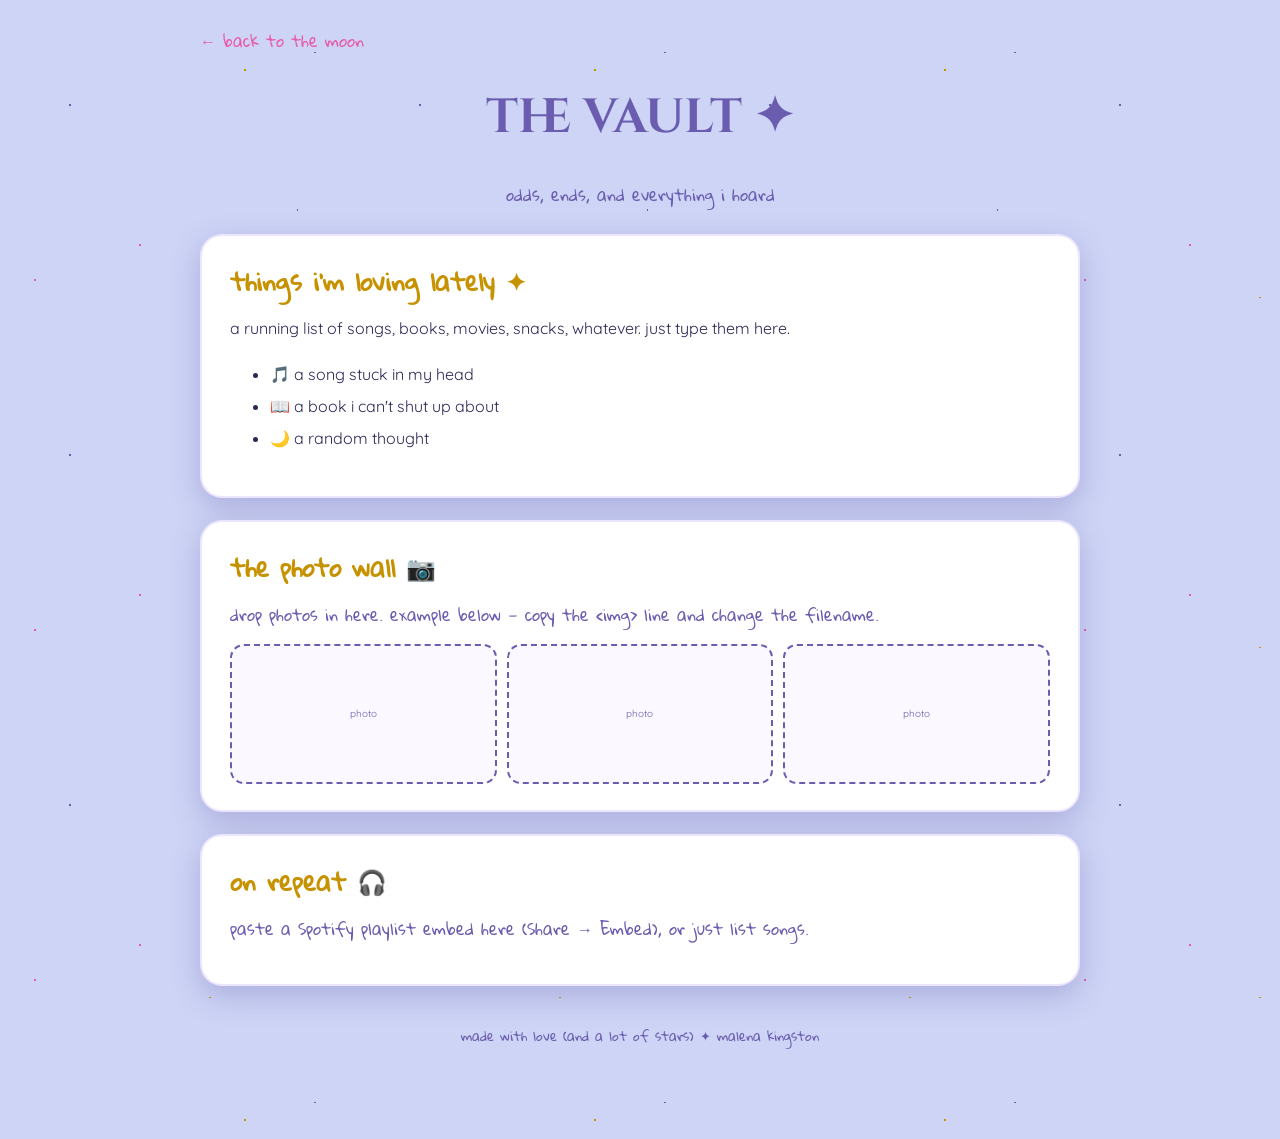
==== archive.html @ 2f053a23 "Add files via upload" ====
<!DOCTYPE html>
<html lang="en">
<head>
  <meta charset="UTF-8" />
  <meta name="viewport" content="width=device-width, initial-scale=1" />
  <title>malena kingston ✦ the vault</title>
  <link rel="preconnect" href="https://fonts.googleapis.com" />
  <link rel="preconnect" href="https://fonts.gstatic.com" crossorigin />
  <link href="https://fonts.googleapis.com/css2?family=Pacifico&family=Gloria+Hallelujah&family=Quicksand:wght@400;500;700&family=Cinzel+Decorative:wght@700&display=swap" rel="stylesheet" />
  <link rel="stylesheet" href="style.css" />
</head>
<body>
  <div class="wrap">
    <a class="home-link" href="index.html">← back to the moon</a>
    <h1 class="page-title">the vault ✦</h1>
    <p class="tagline">odds, ends, and everything i hoard</p>

    <!-- ===== ONE BIG PAGE OF ASSORTED STUFF =====
         Drop whatever you want in here — photos, links, lists, little notes.
         Copy a .card block to add another chunk. Mix and match freely. -->

    <div class="card">
      <h2>things i'm loving lately ✦</h2>
      <p>a running list of songs, books, movies, snacks, whatever. just type them here.</p>
      <ul style="line-height:2;">
        <li>🎵 a song stuck in my head</li>
        <li>📖 a book i can't shut up about</li>
        <li>🌙 a random thought</li>
      </ul>
    </div>

    <div class="card">
      <h2>the photo wall 📷</h2>
      <p style="color:var(--lilac); font-family:'Gloria Hallelujah',cursive;">
        drop photos in here. example below — copy the &lt;img&gt; line and change the filename.
      </p>
      <!-- To add a photo: save it in the images folder, then:
           <img src="images/my-photo.jpg" alt="" style="width:100%;border-radius:14px;margin:6px 0;"> -->
      <div class="photo-grid">
        <span class="ph" style="width:100%;height:140px;border-radius:14px;">photo</span>
        <span class="ph" style="width:100%;height:140px;border-radius:14px;">photo</span>
        <span class="ph" style="width:100%;height:140px;border-radius:14px;">photo</span>
      </div>
    </div>

    <div class="card">
      <h2>on repeat 🎧</h2>
      <p style="color:var(--lilac); font-family:'Gloria Hallelujah',cursive;">
        paste a Spotify playlist embed here (Share → Embed), or just list songs.
      </p>
    </div>

    <p class="footer">made with love (and a lot of stars) ✦ malena kingston</p>
  </div>
</body>
</html>
---- style.css ----
/* =========================================================
   malena kingston — shared styles
   whimsical / moons + stars + unicorns
   ========================================================= */

/* ---- fonts ----
   Using free Google Fonts. The actual <link> is in each HTML file's <head>.
   Display: "Gloria Hallelujah" (handwritten, cute)
   Accent:  "Pacifico" (loopy, for the logo/name)
   Body:    "Quicksand" (soft rounded, very readable)
*/

:root {
  /* ---- palette (change these hex codes to recolor the whole site) ----
     LIGHT INDIGO theme: soft lavender-indigo background, dark ink text. */
  --night:    #cdd4f5;   /* light periwinkle-blue (main background) */
  --night-2:  #ffffff;   /* white cards/panels for gentle contrast */
  --lilac:    #6a5db0;   /* muted indigo-violet (secondary text) */
  --pink:     #e85ba8;   /* deeper candy pink (readable on light) */
  --gold:     #c79200;   /* warm amber (readable on light) */
  --mint:     #1f9d7a;   /* deeper mint-teal (readable links) */
  --cream:    #2e2756;   /* deep indigo — main TEXT color now */
  --shadow:   rgba(90, 78, 160, 0.28);

  --radius: 22px;
}

* { box-sizing: border-box; }

html { scroll-behavior: smooth; }

body {
  margin: 0;
  font-family: "Quicksand", system-ui, sans-serif;
  color: var(--cream);
  background-color: var(--night);
  /* twinkly star field made of pure CSS — no images needed.
     If you'd rather use your own drawn starry background,
     replace the line below with:
     background-image: url("images/starry-bg.png");
     background-size: cover; background-attachment: fixed;       */
  background-image:
    radial-gradient(1.5px 1.5px at 20% 30%, var(--lilac) 50%, transparent 51%),
    radial-gradient(1.5px 1.5px at 70% 20%, var(--gold) 50%, transparent 51%),
    radial-gradient(2px 2px at 40% 70%, var(--pink) 50%, transparent 51%),
    radial-gradient(1.5px 1.5px at 85% 60%, var(--lilac) 50%, transparent 51%),
    radial-gradient(1.5px 1.5px at 10% 80%, var(--pink) 50%, transparent 51%),
    radial-gradient(2px 2px at 60% 85%, var(--gold) 50%, transparent 51%),
    radial-gradient(1.5px 1.5px at 90% 15%, var(--lilac) 50%, transparent 51%);
  background-repeat: repeat;
  background-size: 350px 350px;
  min-height: 100vh;
  line-height: 1.6;
}

/* gentle twinkle animation on the whole star layer */
@keyframes twinkle {
  0%, 100% { opacity: 1; }
  50%      { opacity: 0.55; }
}
body { animation: twinkle 6s ease-in-out infinite; }

@media (prefers-reduced-motion: reduce) {
  body, .float, .spin-slow { animation: none !important; }
  html { scroll-behavior: auto; }
}

/* ---- layout wrapper ---- */
.wrap {
  max-width: 920px;
  margin: 0 auto;
  padding: 28px 20px 80px;
}

/* ---- site name / logo ---- */
.site-name {
  font-family: "Pacifico", cursive;
  font-size: clamp(2.4rem, 7vw, 4rem);
  text-align: center;
  margin: 10px 0 4px;
  color: var(--pink);
  text-shadow: 0 0 18px rgba(255, 194, 233, 0.5);
}

/* handwritten signature image used as the site name */
.site-name-img {
  text-align: center;
  margin: 18px 0 6px;
}
.site-name-img img {
  width: min(560px, 88%);
  height: auto;
  /* very soft lilac halo behind the black ink */
  filter: drop-shadow(0 2px 10px rgba(106, 93, 176, 0.35));
}
.tagline {
  text-align: center;
  font-family: "Gloria Hallelujah", cursive;
  color: var(--lilac);
  font-size: 1rem;
  margin: 0 0 26px;
}

/* =========================================================
   NAVIGATION — a row of clickable drawings (like Mila Bea's birds)
   Each <a> holds one of your drawings. Until you add art,
   a labeled placeholder shows so you can see the layout.
   ========================================================= */
.nav {
  display: flex;
  flex-wrap: wrap;
  justify-content: center;
  gap: 18px;
  margin-bottom: 40px;
}
.nav a {
  display: flex;
  flex-direction: column;
  align-items: center;
  text-decoration: none;
  color: var(--cream);
  font-family: "Gloria Hallelujah", cursive;
  font-size: 0.85rem;
  transition: transform 0.18s ease;
}
.nav a:hover, .nav a:focus-visible { transform: translateY(-6px) rotate(-3deg); }
.nav a:focus-visible { outline: 3px solid var(--gold); outline-offset: 4px; border-radius: 12px; }
.nav img { width: 84px; height: 84px; object-fit: contain; }

/* placeholder shown when an image is missing or not added yet */
.ph {
  width: 84px; height: 84px;
  border: 2px dashed var(--lilac);
  border-radius: 50%;
  display: flex; align-items: center; justify-content: center;
  text-align: center;
  font-size: 0.62rem;
  color: var(--lilac);
  padding: 6px;
  background: rgba(201,182,255,0.08);
}

/* ---- floating decoration helper (moons, stars you place anywhere) ---- */
@keyframes float {
  0%,100% { transform: translateY(0); }
  50%     { transform: translateY(-12px); }
}
.float { animation: float 5s ease-in-out infinite; }
.spin-slow { animation: float 9s ease-in-out infinite; }

/* =========================================================
   CARDS / PANELS (used on every page)
   ========================================================= */
.card {
  background: var(--night-2);
  border: 2px solid rgba(201,182,255,0.35);
  border-radius: var(--radius);
  padding: 26px 28px;
  margin: 0 0 22px;
  box-shadow: 0 10px 30px var(--shadow);
}
.card h2 {
  font-family: "Gloria Hallelujah", cursive;
  color: var(--gold);
  margin: 0 0 14px;
  font-size: 1.5rem;
}
.card h3 {
  font-family: "Quicksand", sans-serif;
  font-weight: 700;
  color: var(--pink);
  margin: 0 0 4px;
}
.card a { color: var(--mint); }

/* ---- page title (inner pages) ---- */
.page-title {
  font-family: "Pacifico", cursive;
  font-size: clamp(2rem, 6vw, 3rem);
  text-align: center;
  color: var(--lilac);
  margin: 6px 0 26px;
}

/* ---- back-home little link ---- */
.home-link {
  display: inline-block;
  font-family: "Gloria Hallelujah", cursive;
  color: var(--pink);
  text-decoration: none;
  margin-bottom: 20px;
}
.home-link:hover { color: var(--gold); }

/* =========================================================
   SHOWS list
   ========================================================= */
.show {
  display: flex;
  flex-wrap: wrap;
  align-items: baseline;
  gap: 8px 16px;
  padding: 14px 0;
  border-bottom: 1px dashed rgba(201,182,255,0.3);
}
.show:last-child { border-bottom: none; }
.show .date {
  font-family: "Gloria Hallelujah", cursive;
  color: var(--gold);
  min-width: 90px;
}
.show .venue { font-weight: 700; }
.show .city { color: var(--lilac); }
.show .ticket {
  margin-left: auto;
  background: var(--pink);
  color: var(--night);
  text-decoration: none;
  font-weight: 700;
  padding: 5px 14px;
  border-radius: 999px;
  font-size: 0.85rem;
}
.show .ticket:hover { background: var(--gold); }

/* =========================================================
   MUSIC embeds
   ========================================================= */
.embed { margin: 0 0 18px; }
.embed iframe { width: 100%; border: none; border-radius: 14px; }

/* =========================================================
   BLOG entries
   ========================================================= */
.post { margin-bottom: 30px; }
.post .meta {
  font-family: "Gloria Hallelujah", cursive;
  color: var(--mint);
  font-size: 0.8rem;
  margin-bottom: 6px;
}
.post h3 { font-size: 1.25rem; }
.tag {
  display: inline-block;
  background: rgba(201,182,255,0.18);
  color: var(--lilac);
  border-radius: 999px;
  padding: 2px 10px;
  font-size: 0.72rem;
  margin-right: 6px;
}

/* =========================================================
   CONTACT
   ========================================================= */
.socials {
  display: flex;
  flex-wrap: wrap;
  gap: 14px;
  justify-content: center;
  margin-top: 10px;
}
.socials a {
  font-family: "Gloria Hallelujah", cursive;
  color: var(--night);
  background: var(--lilac);
  padding: 8px 18px;
  border-radius: 999px;
  text-decoration: none;
}
.socials a:hover { background: var(--pink); }

/* =========================================================
   FOOTER
   ========================================================= */
.footer {
  text-align: center;
  color: var(--lilac);
  font-size: 0.8rem;
  margin-top: 40px;
  font-family: "Gloria Hallelujah", cursive;
}

/* =========================================================
   MUSIC TOGGLE BUTTON (background song, like Mila Bea)
   ========================================================= */
#music-toggle {
  position: fixed;
  bottom: 18px; right: 18px;
  z-index: 50;
  background: var(--night-2);
  border: 2px solid var(--lilac);
  color: var(--cream);
  font-family: "Gloria Hallelujah", cursive;
  font-size: 0.8rem;
  padding: 10px 14px;
  border-radius: 999px;
  cursor: pointer;
  box-shadow: 0 6px 18px var(--shadow);
}
#music-toggle:hover { border-color: var(--gold); }

/* =========================================================
   WAND CURSOR (added in scattered-layout rebuild)
   hotspot ~ center of the star burst (46 30)
   ========================================================= */
html, body, a, button, .doodle, .mascot {
  cursor: url("images/wand.png") 46 30, auto;
}
/* sparkle wand on click/press */
html:active, body:active, a:active, .doodle:active {
  cursor: url("images/wand-click.png") 46 30, auto;
}

/* =========================================================
   SCATTERED PLAYGROUND
   ========================================================= */
.playground {
  position: relative;
  min-height: 560px;
  margin: 10px 0 30px;
}

/* center mascot (you) */
.mascot {
  position: absolute;
  left: 50%; top: 48%;
  transform: translate(-50%, -50%);
  width: 270px; max-width: 60%;
  z-index: 2;
  text-align: center;
}
.mascot img { width: 100%; height: auto;
  filter: drop-shadow(0 6px 14px rgba(90,78,160,0.3)); }
.ph-big {
  width: 230px; height: 230px; margin: 0 auto;
  border: 3px dashed var(--pink); border-radius: 50%;
  display: flex; align-items: center; justify-content: center;
  text-align: center; color: var(--pink);
  font-family: "Gloria Hallelujah", cursive; padding: 20px;
}

/* each scattered clickable doodle */
.doodle {
  position: absolute;
  width: 150px;
  text-decoration: none;
  text-align: center;
  transform: rotate(var(--rot));
  transition: transform 0.2s ease, filter 0.2s ease;
  z-index: 3;
}
.doodle img {
  width: 100%; height: auto;
  filter: drop-shadow(0 4px 8px rgba(90,78,160,0.28));
}
.doodle .label {
  display: block;
  margin-top: 4px;
  font-family: "Cinzel Decorative", serif;
  font-weight: 700;
  color: var(--cream);
  font-size: 0.95rem;
  letter-spacing: 0.5px;
}
.doodle:hover, .doodle:focus-visible {
  transform: rotate(0deg) scale(1.1);
  filter: drop-shadow(0 0 10px rgba(232,91,168,0.5));
  outline: none;
  z-index: 5;
}

/* placement of the five doodles around the mascot */
.d-music   { left: 2%;   top: 4%;  }
.d-shows   { right: 3%;  top: 0%;   left: auto; }
.d-blog    { left: 6%;   bottom: 6%; top: auto; }
.d-contact { right: 4%;  bottom: 2%; top: auto; left: auto; }
.d-archive { left: 50%;  top: -6%;  transform: translateX(-50%) rotate(var(--rot)); }
.d-archive:hover { transform: translateX(-50%) rotate(0) scale(1.1); }

/* gentle bobbing so the scene feels alive */
@keyframes bob { 0%,100%{ margin-top:0 } 50%{ margin-top:-10px } }
.d-music{ animation: bob 5s ease-in-out infinite; }
.d-shows{ animation: bob 6s ease-in-out infinite; }
.d-blog{ animation: bob 5.5s ease-in-out infinite; }
.d-contact{ animation: bob 6.5s ease-in-out infinite; }
.d-archive{ animation: bob 7s ease-in-out infinite; }

.note { max-width: 620px; margin-left: auto; margin-right: auto; text-align: center; }

/* magical font for page titles too */
.page-title { font-family: "Cinzel Decorative", serif; }

/* ---- mobile: stack the scattered doodles into a neat wrap ---- */
@media (max-width: 640px) {
  .playground { min-height: 0; display: flex; flex-wrap: wrap;
    justify-content: center; gap: 18px; }
  .mascot { position: static; transform: none; width: 200px;
    order: -1; flex-basis: 100%; }
  .doodle, .d-music, .d-shows, .d-blog, .d-contact, .d-archive {
    position: static; transform: rotate(var(--rot)); width: 120px;
    left: auto; right: auto; top: auto; bottom: auto; animation: none; }
  .d-archive { transform: rotate(var(--rot)); }
}
@media (prefers-reduced-motion: reduce) {
  .doodle { animation: none !important; }
}

/* =========================================================
   ARCHIVE / VAULT sub-collection grid
   ========================================================= */
.vault-grid {
  display: grid;
  grid-template-columns: repeat(auto-fit, minmax(180px, 1fr));
  gap: 20px;
  margin: 26px 0;
}
.vault-card {
  background: var(--night-2);
  border: 2px solid rgba(106,93,176,0.25);
  border-radius: var(--radius);
  padding: 22px 16px;
  text-align: center;
  text-decoration: none;
  display: flex; flex-direction: column; align-items: center;
  box-shadow: 0 8px 22px var(--shadow);
  transition: transform 0.18s ease, box-shadow 0.18s ease;
}
.vault-card:hover {
  transform: translateY(-6px) rotate(-1.5deg);
  box-shadow: 0 14px 28px var(--shadow);
}
.vault-card img { width: 110px; height: 110px; object-fit: contain; margin-bottom: 10px; }
.vault-name {
  font-family: "Cinzel Decorative", serif;
  color: var(--pink); font-size: 1.05rem;
}
.vault-sub {
  font-family: "Gloria Hallelujah", cursive;
  color: var(--lilac); font-size: 0.78rem; margin-top: 2px;
}

/* simple photo grid for the single-page vault */
.photo-grid {
  display: grid;
  grid-template-columns: repeat(auto-fit, minmax(120px, 1fr));
  gap: 10px;
}
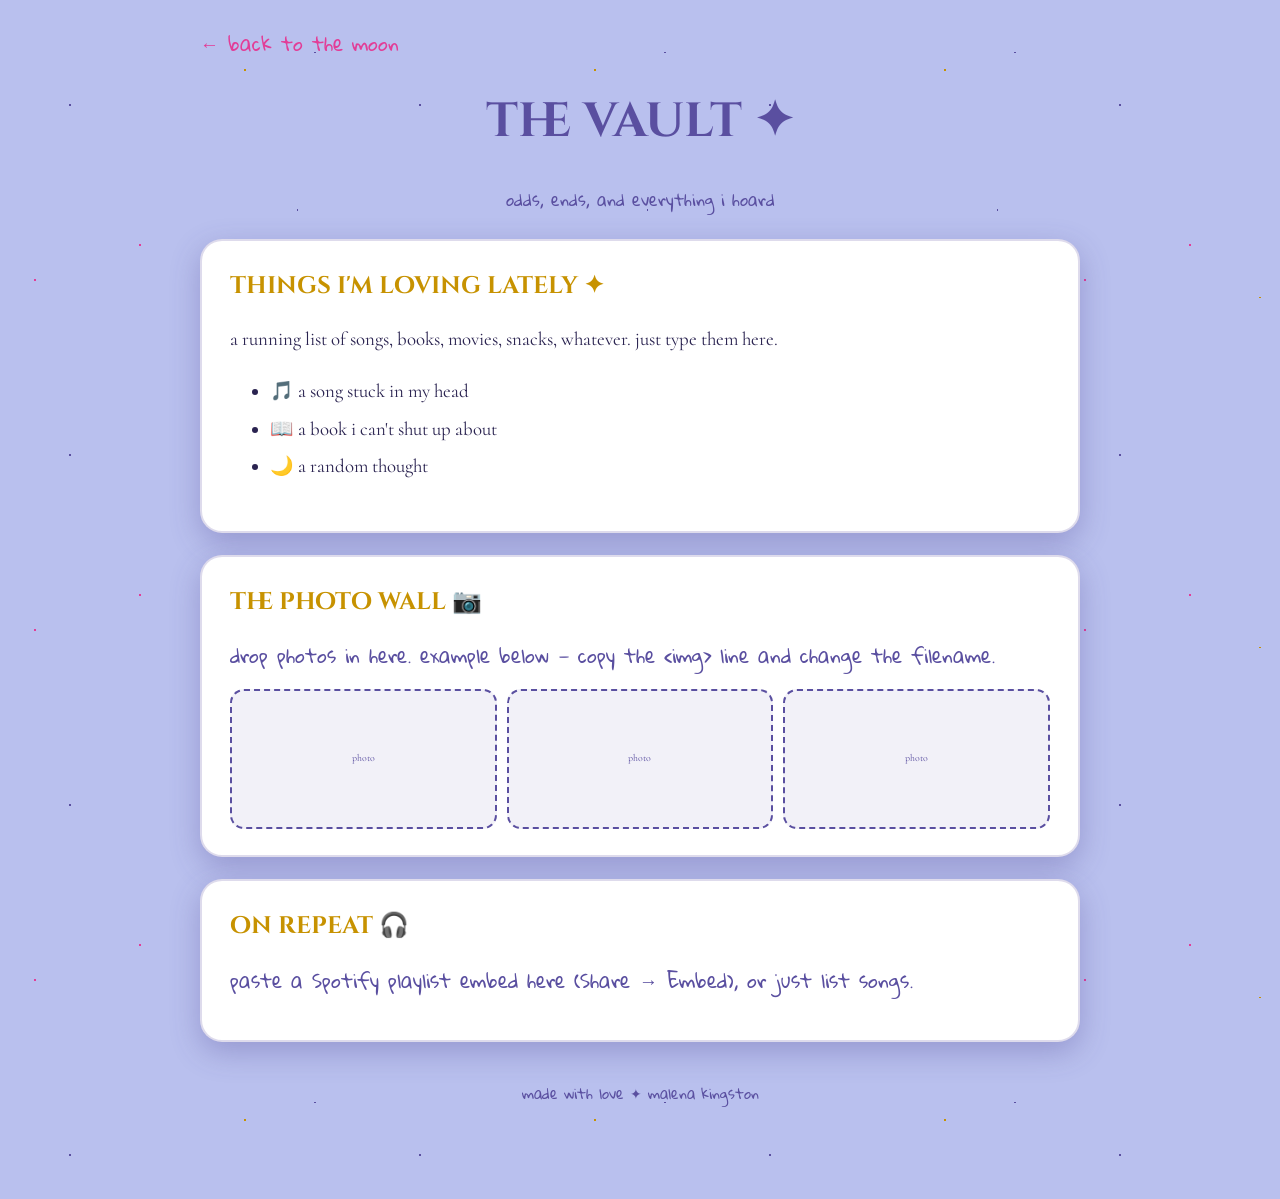
==== commit ff0a3677: "Add files via upload" ====
--- a/archive.html
+++ b/archive.html
@@ -6,7 +6,7 @@
   <title>malena kingston ✦ the vault</title>
   <link rel="preconnect" href="https://fonts.googleapis.com" />
   <link rel="preconnect" href="https://fonts.gstatic.com" crossorigin />
-  <link href="https://fonts.googleapis.com/css2?family=Pacifico&family=Gloria+Hallelujah&family=Quicksand:wght@400;500;700&family=Cinzel+Decorative:wght@700&display=swap" rel="stylesheet" />
+  <link href="https://fonts.googleapis.com/css2?family=Cinzel+Decorative:wght@700;900&family=Quintessential&family=Cormorant:ital,wght@0,400;0,600;1,400&family=Gloria+Hallelujah&display=swap" rel="stylesheet" />
   <link rel="stylesheet" href="style.css" />
 </head>
 <body>
@@ -50,7 +50,7 @@
       </p>
     </div>
 
-    <p class="footer">made with love (and a lot of stars) ✦ malena kingston</p>
+    <p class="footer">made with love ✦ malena kingston</p>
   </div>
 </body>
 </html>
--- a/style.css
+++ b/style.css
@@ -1,44 +1,29 @@
 /* =========================================================
-   malena kingston — shared styles
-   whimsical / moons + stars + unicorns
+   malena kingston — whimsical / moons + stars + magic
    ========================================================= */
 
-/* ---- fonts ----
-   Using free Google Fonts. The actual <link> is in each HTML file's <head>.
-   Display: "Gloria Hallelujah" (handwritten, cute)
-   Accent:  "Pacifico" (loopy, for the logo/name)
-   Body:    "Quicksand" (soft rounded, very readable)
-*/
-
 :root {
-  /* ---- palette (change these hex codes to recolor the whole site) ----
-     LIGHT INDIGO theme: soft lavender-indigo background, dark ink text. */
-  --night:    #cdd4f5;   /* light periwinkle-blue (main background) */
-  --night-2:  #ffffff;   /* white cards/panels for gentle contrast */
-  --lilac:    #6a5db0;   /* muted indigo-violet (secondary text) */
-  --pink:     #e85ba8;   /* deeper candy pink (readable on light) */
-  --gold:     #c79200;   /* warm amber (readable on light) */
-  --mint:     #1f9d7a;   /* deeper mint-teal (readable links) */
-  --cream:    #2e2756;   /* deep indigo — main TEXT color now */
-  --shadow:   rgba(90, 78, 160, 0.28);
-
+  /* more saturated yet muted periwinkle */
+  --night:    #b9c0ee;   /* main background (saturated + muted) */
+  --night-2:  #ffffff;   /* white cards */
+  --lilac:    #5a4fa0;   /* deeper violet (secondary text) */
+  --pink:     #e23d97;   /* vivid candy pink */
+  --gold:     #c79200;   /* warm amber */
+  --mint:     #1f9d7a;   /* mint-teal links */
+  --cream:    #2a2350;   /* deep indigo — main TEXT color */
+  --shadow:   rgba(70, 60, 140, 0.30);
   --radius: 22px;
 }
 
 * { box-sizing: border-box; }
-
 html { scroll-behavior: smooth; }
 
 body {
   margin: 0;
-  font-family: "Quicksand", system-ui, sans-serif;
+  font-family: "Cormorant", Georgia, serif;
+  font-size: 1.18rem;            /* bigger, readable body text */
   color: var(--cream);
   background-color: var(--night);
-  /* twinkly star field made of pure CSS — no images needed.
-     If you'd rather use your own drawn starry background,
-     replace the line below with:
-     background-image: url("images/starry-bg.png");
-     background-size: cover; background-attachment: fixed;       */
   background-image:
     radial-gradient(1.5px 1.5px at 20% 30%, var(--lilac) 50%, transparent 51%),
     radial-gradient(1.5px 1.5px at 70% 20%, var(--gold) 50%, transparent 51%),
@@ -53,45 +38,28 @@
   line-height: 1.6;
 }
 
-/* gentle twinkle animation on the whole star layer */
-@keyframes twinkle {
-  0%, 100% { opacity: 1; }
-  50%      { opacity: 0.55; }
-}
-body { animation: twinkle 6s ease-in-out infinite; }
+/* NOTE: fade-in/out twinkle animation removed per request */
 
 @media (prefers-reduced-motion: reduce) {
-  body, .float, .spin-slow { animation: none !important; }
   html { scroll-behavior: auto; }
-}
-
-/* ---- layout wrapper ---- */
-.wrap {
-  max-width: 920px;
-  margin: 0 auto;
-  padding: 28px 20px 80px;
-}
-
-/* ---- site name / logo ---- */
-.site-name {
-  font-family: "Pacifico", cursive;
-  font-size: clamp(2.4rem, 7vw, 4rem);
-  text-align: center;
-  margin: 10px 0 4px;
-  color: var(--pink);
-  text-shadow: 0 0 18px rgba(255, 194, 233, 0.5);
-}
-
-/* handwritten signature image used as the site name */
-.site-name-img {
-  text-align: center;
-  margin: 18px 0 6px;
-}
+  .doodle { animation: none !important; }
+}
+
+/* ---- wand cursor (bigger, hotspot near star center) ---- */
+html, body, a, button, .doodle, .mascot {
+  cursor: url("images/wand.png") 60 40, auto;
+}
+html:active, body:active, a:active, .doodle:active {
+  cursor: url("images/wand-click.png") 60 40, auto;
+}
+
+.wrap { max-width: 920px; margin: 0 auto; padding: 28px 20px 80px; }
+
+/* ---- handwritten signature heading ---- */
+.site-name-img { text-align: center; margin: 18px 0 6px; }
 .site-name-img img {
-  width: min(560px, 88%);
-  height: auto;
-  /* very soft lilac halo behind the black ink */
-  filter: drop-shadow(0 2px 10px rgba(106, 93, 176, 0.35));
+  width: min(580px, 90%); height: auto;
+  filter: drop-shadow(0 2px 10px rgba(90, 78, 160, 0.30));
 }
 .tagline {
   text-align: center;
@@ -102,233 +70,14 @@
 }
 
 /* =========================================================
-   NAVIGATION — a row of clickable drawings (like Mila Bea's birds)
-   Each <a> holds one of your drawings. Until you add art,
-   a labeled placeholder shows so you can see the layout.
-   ========================================================= */
-.nav {
-  display: flex;
-  flex-wrap: wrap;
-  justify-content: center;
-  gap: 18px;
-  margin-bottom: 40px;
-}
-.nav a {
-  display: flex;
-  flex-direction: column;
-  align-items: center;
-  text-decoration: none;
-  color: var(--cream);
-  font-family: "Gloria Hallelujah", cursive;
-  font-size: 0.85rem;
-  transition: transform 0.18s ease;
-}
-.nav a:hover, .nav a:focus-visible { transform: translateY(-6px) rotate(-3deg); }
-.nav a:focus-visible { outline: 3px solid var(--gold); outline-offset: 4px; border-radius: 12px; }
-.nav img { width: 84px; height: 84px; object-fit: contain; }
-
-/* placeholder shown when an image is missing or not added yet */
-.ph {
-  width: 84px; height: 84px;
-  border: 2px dashed var(--lilac);
-  border-radius: 50%;
-  display: flex; align-items: center; justify-content: center;
-  text-align: center;
-  font-size: 0.62rem;
-  color: var(--lilac);
-  padding: 6px;
-  background: rgba(201,182,255,0.08);
-}
-
-/* ---- floating decoration helper (moons, stars you place anywhere) ---- */
-@keyframes float {
-  0%,100% { transform: translateY(0); }
-  50%     { transform: translateY(-12px); }
-}
-.float { animation: float 5s ease-in-out infinite; }
-.spin-slow { animation: float 9s ease-in-out infinite; }
-
-/* =========================================================
-   CARDS / PANELS (used on every page)
-   ========================================================= */
-.card {
-  background: var(--night-2);
-  border: 2px solid rgba(201,182,255,0.35);
-  border-radius: var(--radius);
-  padding: 26px 28px;
-  margin: 0 0 22px;
-  box-shadow: 0 10px 30px var(--shadow);
-}
-.card h2 {
-  font-family: "Gloria Hallelujah", cursive;
-  color: var(--gold);
-  margin: 0 0 14px;
-  font-size: 1.5rem;
-}
-.card h3 {
-  font-family: "Quicksand", sans-serif;
-  font-weight: 700;
-  color: var(--pink);
-  margin: 0 0 4px;
-}
-.card a { color: var(--mint); }
-
-/* ---- page title (inner pages) ---- */
-.page-title {
-  font-family: "Pacifico", cursive;
-  font-size: clamp(2rem, 6vw, 3rem);
-  text-align: center;
-  color: var(--lilac);
-  margin: 6px 0 26px;
-}
-
-/* ---- back-home little link ---- */
-.home-link {
-  display: inline-block;
-  font-family: "Gloria Hallelujah", cursive;
-  color: var(--pink);
-  text-decoration: none;
-  margin-bottom: 20px;
-}
-.home-link:hover { color: var(--gold); }
-
-/* =========================================================
-   SHOWS list
-   ========================================================= */
-.show {
-  display: flex;
-  flex-wrap: wrap;
-  align-items: baseline;
-  gap: 8px 16px;
-  padding: 14px 0;
-  border-bottom: 1px dashed rgba(201,182,255,0.3);
-}
-.show:last-child { border-bottom: none; }
-.show .date {
-  font-family: "Gloria Hallelujah", cursive;
-  color: var(--gold);
-  min-width: 90px;
-}
-.show .venue { font-weight: 700; }
-.show .city { color: var(--lilac); }
-.show .ticket {
-  margin-left: auto;
-  background: var(--pink);
-  color: var(--night);
-  text-decoration: none;
-  font-weight: 700;
-  padding: 5px 14px;
-  border-radius: 999px;
-  font-size: 0.85rem;
-}
-.show .ticket:hover { background: var(--gold); }
-
-/* =========================================================
-   MUSIC embeds
-   ========================================================= */
-.embed { margin: 0 0 18px; }
-.embed iframe { width: 100%; border: none; border-radius: 14px; }
-
-/* =========================================================
-   BLOG entries
-   ========================================================= */
-.post { margin-bottom: 30px; }
-.post .meta {
-  font-family: "Gloria Hallelujah", cursive;
-  color: var(--mint);
-  font-size: 0.8rem;
-  margin-bottom: 6px;
-}
-.post h3 { font-size: 1.25rem; }
-.tag {
-  display: inline-block;
-  background: rgba(201,182,255,0.18);
-  color: var(--lilac);
-  border-radius: 999px;
-  padding: 2px 10px;
-  font-size: 0.72rem;
-  margin-right: 6px;
-}
-
-/* =========================================================
-   CONTACT
-   ========================================================= */
-.socials {
-  display: flex;
-  flex-wrap: wrap;
-  gap: 14px;
-  justify-content: center;
-  margin-top: 10px;
-}
-.socials a {
-  font-family: "Gloria Hallelujah", cursive;
-  color: var(--night);
-  background: var(--lilac);
-  padding: 8px 18px;
-  border-radius: 999px;
-  text-decoration: none;
-}
-.socials a:hover { background: var(--pink); }
-
-/* =========================================================
-   FOOTER
-   ========================================================= */
-.footer {
-  text-align: center;
-  color: var(--lilac);
-  font-size: 0.8rem;
-  margin-top: 40px;
-  font-family: "Gloria Hallelujah", cursive;
-}
-
-/* =========================================================
-   MUSIC TOGGLE BUTTON (background song, like Mila Bea)
-   ========================================================= */
-#music-toggle {
-  position: fixed;
-  bottom: 18px; right: 18px;
-  z-index: 50;
-  background: var(--night-2);
-  border: 2px solid var(--lilac);
-  color: var(--cream);
-  font-family: "Gloria Hallelujah", cursive;
-  font-size: 0.8rem;
-  padding: 10px 14px;
-  border-radius: 999px;
-  cursor: pointer;
-  box-shadow: 0 6px 18px var(--shadow);
-}
-#music-toggle:hover { border-color: var(--gold); }
-
-/* =========================================================
-   WAND CURSOR (added in scattered-layout rebuild)
-   hotspot ~ center of the star burst (46 30)
-   ========================================================= */
-html, body, a, button, .doodle, .mascot {
-  cursor: url("images/wand.png") 46 30, auto;
-}
-/* sparkle wand on click/press */
-html:active, body:active, a:active, .doodle:active {
-  cursor: url("images/wand-click.png") 46 30, auto;
-}
-
-/* =========================================================
    SCATTERED PLAYGROUND
    ========================================================= */
-.playground {
-  position: relative;
-  min-height: 560px;
-  margin: 10px 0 30px;
-}
-
-/* center mascot (you) */
+.playground { position: relative; min-height: 640px; margin: 10px 0 30px; }
+
 .mascot {
-  position: absolute;
-  left: 50%; top: 48%;
+  position: absolute; left: 50%; top: 44%;
   transform: translate(-50%, -50%);
-  width: 270px; max-width: 60%;
-  z-index: 2;
-  text-align: center;
+  width: 270px; max-width: 60%; z-index: 2; text-align: center;
 }
 .mascot img { width: 100%; height: auto;
   filter: drop-shadow(0 6px 14px rgba(90,78,160,0.3)); }
@@ -340,109 +89,141 @@
   font-family: "Gloria Hallelujah", cursive; padding: 20px;
 }
 
-/* each scattered clickable doodle */
+/* each clickable doodle */
 .doodle {
-  position: absolute;
-  width: 150px;
-  text-decoration: none;
-  text-align: center;
+  position: absolute; width: 150px;
+  text-decoration: none; text-align: center;
   transform: rotate(var(--rot));
   transition: transform 0.2s ease, filter 0.2s ease;
   z-index: 3;
 }
-.doodle img {
-  width: 100%; height: auto;
-  filter: drop-shadow(0 4px 8px rgba(90,78,160,0.28));
-}
+.doodle.big { width: 210px; }     /* bigger bird / envelope / star */
+
+.doodle img { width: 100%; height: auto;
+  filter: drop-shadow(0 4px 8px rgba(90,78,160,0.28)); }
+
 .doodle .label {
-  display: block;
-  margin-top: 4px;
-  font-family: "Cinzel Decorative", serif;
-  font-weight: 700;
+  display: block; margin-top: 6px;
+  font-family: "Quintessential", "Cormorant", serif;
+  font-weight: 400;
   color: var(--cream);
-  font-size: 0.95rem;
-  letter-spacing: 0.5px;
-}
+  font-size: 1.45rem;             /* bigger, readable labels */
+  letter-spacing: 0.3px;
+  text-transform: lowercase;      /* keep it all lowercase */
+}
+
+/* brighter pink glow on hover/click */
 .doodle:hover, .doodle:focus-visible {
   transform: rotate(0deg) scale(1.1);
-  filter: drop-shadow(0 0 10px rgba(232,91,168,0.5));
-  outline: none;
-  z-index: 5;
-}
-
-/* placement of the five doodles around the mascot */
-.d-music   { left: 2%;   top: 4%;  }
-.d-shows   { right: 3%;  top: 0%;   left: auto; }
-.d-blog    { left: 6%;   bottom: 6%; top: auto; }
-.d-contact { right: 4%;  bottom: 2%; top: auto; left: auto; }
-.d-archive { left: 50%;  top: -6%;  transform: translateX(-50%) rotate(var(--rot)); }
+  filter: drop-shadow(0 0 16px rgba(255, 64, 180, 0.95))
+          drop-shadow(0 0 28px rgba(255, 105, 200, 0.7));
+  outline: none; z-index: 5;
+}
+.doodle:active {
+  filter: drop-shadow(0 0 22px rgba(255, 40, 170, 1))
+          drop-shadow(0 0 40px rgba(255, 90, 200, 0.85));
+}
+
+/* placement around the mascot */
+.d-music   { left: 0%;   top: 6%;  }
+.d-shows   { right: 3%;  top: 2%;  left: auto; }
+.d-blog    { left: 4%;   bottom: 16%; top: auto; }
+.d-contact { right: 1%;  bottom: 12%; top: auto; left: auto; }
+
+/* ARCHIVE now centered, at the BOTTOM under the portrait */
+.d-archive {
+  left: 50%; bottom: -2%; top: auto;
+  transform: translateX(-50%) rotate(var(--rot));
+}
 .d-archive:hover { transform: translateX(-50%) rotate(0) scale(1.1); }
 
-/* gentle bobbing so the scene feels alive */
+/* gentle bob (position only — no opacity fade) */
 @keyframes bob { 0%,100%{ margin-top:0 } 50%{ margin-top:-10px } }
 .d-music{ animation: bob 5s ease-in-out infinite; }
 .d-shows{ animation: bob 6s ease-in-out infinite; }
 .d-blog{ animation: bob 5.5s ease-in-out infinite; }
 .d-contact{ animation: bob 6.5s ease-in-out infinite; }
-.d-archive{ animation: bob 7s ease-in-out infinite; }
-
-.note { max-width: 620px; margin-left: auto; margin-right: auto; text-align: center; }
-
-/* magical font for page titles too */
-.page-title { font-family: "Cinzel Decorative", serif; }
-
-/* ---- mobile: stack the scattered doodles into a neat wrap ---- */
+
+.note { max-width: 620px; margin: 0 auto; text-align: center; }
+
+/* =========================================================
+   CARDS / inner pages
+   ========================================================= */
+.card {
+  background: var(--night-2);
+  border: 2px solid rgba(90,78,160,0.20);
+  border-radius: var(--radius);
+  padding: 26px 28px; margin: 0 0 22px;
+  box-shadow: 0 10px 30px var(--shadow);
+}
+.card h2 { font-family: "Cinzel Decorative", serif; color: var(--gold);
+  margin: 0 0 14px; font-size: 1.5rem; }
+.card h3 { font-weight: 600; color: var(--pink); margin: 0 0 4px; }
+.card a { color: var(--mint); }
+
+.page-title {
+  font-family: "Cinzel Decorative", serif;
+  font-size: clamp(2rem, 6vw, 3rem);
+  text-align: center; color: var(--lilac); margin: 6px 0 26px;
+}
+.home-link {
+  display: inline-block; font-family: "Gloria Hallelujah", cursive;
+  color: var(--pink); text-decoration: none; margin-bottom: 20px;
+}
+.home-link:hover { color: var(--gold); }
+
+/* shows */
+.show { display:flex; flex-wrap:wrap; align-items:baseline; gap:8px 16px;
+  padding:14px 0; border-bottom:1px dashed rgba(90,78,160,0.25); }
+.show:last-child { border-bottom:none; }
+.show .date { font-family:"Gloria Hallelujah",cursive; color:var(--gold); min-width:90px; }
+.show .venue { font-weight:600; }
+.show .city { color:var(--lilac); }
+.show .ticket { margin-left:auto; background:var(--pink); color:#fff;
+  text-decoration:none; font-weight:600; padding:5px 14px; border-radius:999px; font-size:0.85rem; }
+.show .ticket:hover { background:var(--gold); }
+
+/* music embeds */
+.embed { margin:0 0 18px; }
+.embed iframe { width:100%; border:none; border-radius:14px; }
+
+/* blog */
+.post { margin-bottom:30px; }
+.post .meta { font-family:"Gloria Hallelujah",cursive; color:var(--mint); font-size:0.85rem; margin-bottom:6px; }
+.post h3 { font-size:1.35rem; }
+.tag { display:inline-block; background:rgba(90,78,160,0.15); color:var(--lilac);
+  border-radius:999px; padding:2px 10px; font-size:0.78rem; margin-right:6px; }
+
+/* contact / socials */
+.socials { display:flex; flex-wrap:wrap; gap:14px; justify-content:center; margin-top:10px; }
+.socials a { font-family:"Gloria Hallelujah",cursive; color:#fff; background:var(--lilac);
+  padding:8px 18px; border-radius:999px; text-decoration:none; }
+.socials a:hover { background:var(--pink); }
+
+.photo-grid { display:grid; grid-template-columns:repeat(auto-fit,minmax(120px,1fr)); gap:10px; }
+.ph { border:2px dashed var(--lilac); border-radius:50%; display:flex;
+  align-items:center; justify-content:center; text-align:center; font-size:0.62rem;
+  color:var(--lilac); padding:6px; background:rgba(90,78,160,0.08); }
+
+.footer { text-align:center; color:var(--lilac); font-size:0.9rem; margin-top:40px;
+  font-family:"Gloria Hallelujah",cursive; }
+
+/* music toggle */
+#music-toggle {
+  position:fixed; bottom:18px; right:18px; z-index:50;
+  background:#fff; border:2px solid var(--lilac); color:var(--cream);
+  font-family:"Gloria Hallelujah",cursive; font-size:0.8rem;
+  padding:10px 14px; border-radius:999px; cursor:url("images/wand.png") 60 40, pointer;
+  box-shadow:0 6px 18px var(--shadow);
+}
+#music-toggle:hover { border-color:var(--gold); }
+
+/* ---- mobile ---- */
 @media (max-width: 640px) {
-  .playground { min-height: 0; display: flex; flex-wrap: wrap;
-    justify-content: center; gap: 18px; }
-  .mascot { position: static; transform: none; width: 200px;
-    order: -1; flex-basis: 100%; }
-  .doodle, .d-music, .d-shows, .d-blog, .d-contact, .d-archive {
-    position: static; transform: rotate(var(--rot)); width: 120px;
-    left: auto; right: auto; top: auto; bottom: auto; animation: none; }
-  .d-archive { transform: rotate(var(--rot)); }
-}
-@media (prefers-reduced-motion: reduce) {
-  .doodle { animation: none !important; }
-}
-
-/* =========================================================
-   ARCHIVE / VAULT sub-collection grid
-   ========================================================= */
-.vault-grid {
-  display: grid;
-  grid-template-columns: repeat(auto-fit, minmax(180px, 1fr));
-  gap: 20px;
-  margin: 26px 0;
-}
-.vault-card {
-  background: var(--night-2);
-  border: 2px solid rgba(106,93,176,0.25);
-  border-radius: var(--radius);
-  padding: 22px 16px;
-  text-align: center;
-  text-decoration: none;
-  display: flex; flex-direction: column; align-items: center;
-  box-shadow: 0 8px 22px var(--shadow);
-  transition: transform 0.18s ease, box-shadow 0.18s ease;
-}
-.vault-card:hover {
-  transform: translateY(-6px) rotate(-1.5deg);
-  box-shadow: 0 14px 28px var(--shadow);
-}
-.vault-card img { width: 110px; height: 110px; object-fit: contain; margin-bottom: 10px; }
-.vault-name {
-  font-family: "Cinzel Decorative", serif;
-  color: var(--pink); font-size: 1.05rem;
-}
-.vault-sub {
-  font-family: "Gloria Hallelujah", cursive;
-  color: var(--lilac); font-size: 0.78rem; margin-top: 2px;
-}
-
-/* simple photo grid for the single-page vault */
-.photo-grid {
-  display: grid;
-  grid-template-columns: repeat(auto-fit, minmax(120px, 1fr));
-  gap: 10px;
-}
+  .playground { min-height:0; display:flex; flex-wrap:wrap; justify-content:center; gap:18px; }
+  .mascot { position:static; transform:none; width:200px; order:-1; flex-basis:100%; }
+  .doodle, .doodle.big, .d-music, .d-shows, .d-blog, .d-contact, .d-archive {
+    position:static; transform:rotate(var(--rot)); width:130px;
+    left:auto; right:auto; top:auto; bottom:auto; animation:none; }
+  .d-archive { transform:rotate(var(--rot)); }
+}
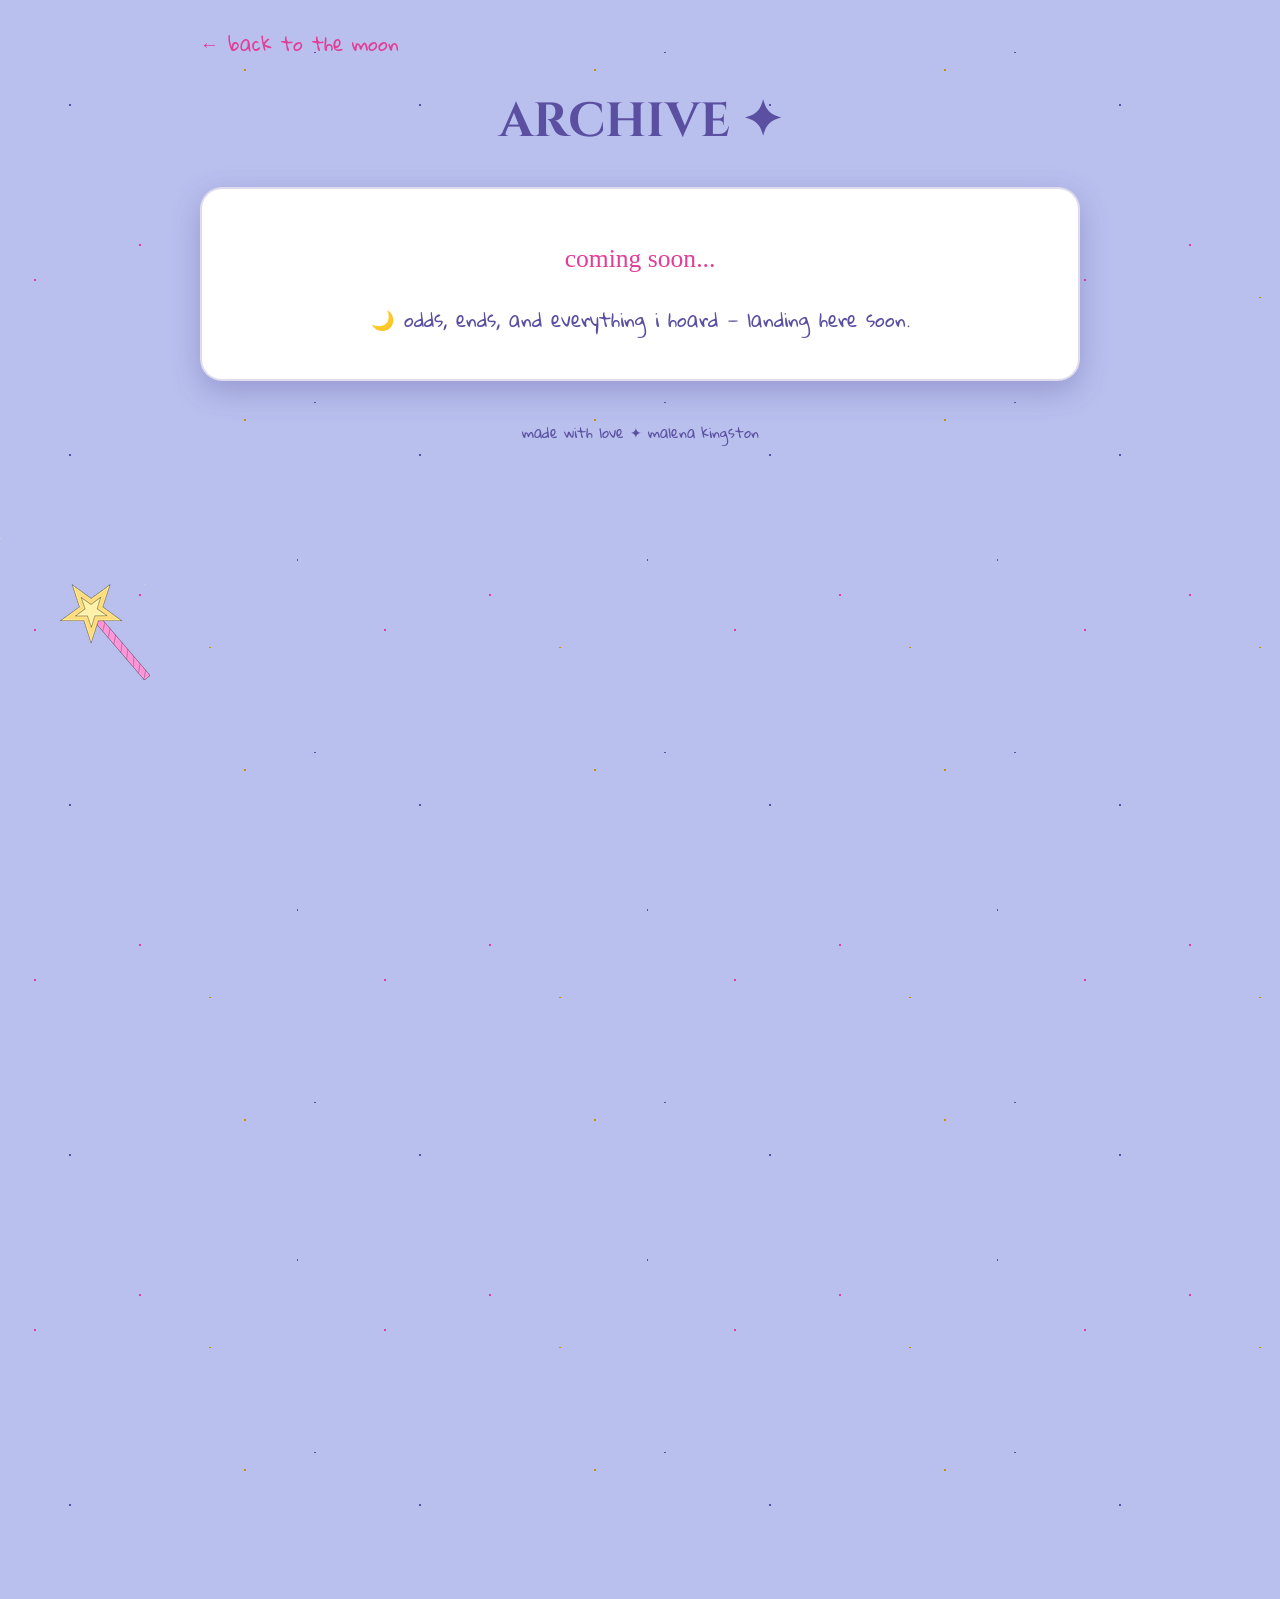
==== commit c0ef82ad: "Add files via upload" ====
--- a/archive.html
+++ b/archive.html
@@ -3,7 +3,7 @@
 <head>
   <meta charset="UTF-8" />
   <meta name="viewport" content="width=device-width, initial-scale=1" />
-  <title>malena kingston ✦ the vault</title>
+  <title>malena kingston ✦ archive</title>
   <link rel="preconnect" href="https://fonts.googleapis.com" />
   <link rel="preconnect" href="https://fonts.gstatic.com" crossorigin />
   <link href="https://fonts.googleapis.com/css2?family=Cinzel+Decorative:wght@700;900&family=Quintessential&family=Cormorant:ital,wght@0,400;0,600;1,400&family=Gloria+Hallelujah&display=swap" rel="stylesheet" />
@@ -12,45 +12,14 @@
 <body>
   <div class="wrap">
     <a class="home-link" href="index.html">← back to the moon</a>
-    <h1 class="page-title">the vault ✦</h1>
-    <p class="tagline">odds, ends, and everything i hoard</p>
-
-    <!-- ===== ONE BIG PAGE OF ASSORTED STUFF =====
-         Drop whatever you want in here — photos, links, lists, little notes.
-         Copy a .card block to add another chunk. Mix and match freely. -->
-
-    <div class="card">
-      <h2>things i'm loving lately ✦</h2>
-      <p>a running list of songs, books, movies, snacks, whatever. just type them here.</p>
-      <ul style="line-height:2;">
-        <li>🎵 a song stuck in my head</li>
-        <li>📖 a book i can't shut up about</li>
-        <li>🌙 a random thought</li>
-      </ul>
+    <h1 class="page-title">archive ✦</h1>
+    <div class="card" style="text-align:center;">
+      <p style="font-family:'Cinzel Decorative',serif; font-size:1.6rem; color:var(--pink); margin:24px 0;">coming soon...</p>
+      <p style="color:var(--lilac); font-family:'Gloria Hallelujah',cursive;">🌙 odds, ends, and everything i hoard — landing here soon.</p>
     </div>
-
-    <div class="card">
-      <h2>the photo wall 📷</h2>
-      <p style="color:var(--lilac); font-family:'Gloria Hallelujah',cursive;">
-        drop photos in here. example below — copy the &lt;img&gt; line and change the filename.
-      </p>
-      <!-- To add a photo: save it in the images folder, then:
-           <img src="images/my-photo.jpg" alt="" style="width:100%;border-radius:14px;margin:6px 0;"> -->
-      <div class="photo-grid">
-        <span class="ph" style="width:100%;height:140px;border-radius:14px;">photo</span>
-        <span class="ph" style="width:100%;height:140px;border-radius:14px;">photo</span>
-        <span class="ph" style="width:100%;height:140px;border-radius:14px;">photo</span>
-      </div>
-    </div>
-
-    <div class="card">
-      <h2>on repeat 🎧</h2>
-      <p style="color:var(--lilac); font-family:'Gloria Hallelujah',cursive;">
-        paste a Spotify playlist embed here (Share → Embed), or just list songs.
-      </p>
-    </div>
-
     <p class="footer">made with love ✦ malena kingston</p>
   </div>
+  <img id="wand-cursor" src="images/wand-big.png" alt="" aria-hidden="true"><canvas id="trail"></canvas>
+  <script src="wand.js"></script>
 </body>
 </html>
--- a/style.css
+++ b/style.css
@@ -45,14 +45,6 @@
   .doodle { animation: none !important; }
 }
 
-/* ---- wand cursor (bigger, hotspot near star center) ---- */
-html, body, a, button, .doodle, .mascot {
-  cursor: url("images/wand.png") 60 40, auto;
-}
-html:active, body:active, a:active, .doodle:active {
-  cursor: url("images/wand-click.png") 60 40, auto;
-}
-
 .wrap { max-width: 920px; margin: 0 auto; padding: 28px 20px 80px; }
 
 /* ---- handwritten signature heading ---- */
@@ -72,7 +64,7 @@
 /* =========================================================
    SCATTERED PLAYGROUND
    ========================================================= */
-.playground { position: relative; min-height: 640px; margin: 10px 0 30px; }
+.playground { position: relative; min-height: 740px; margin: 10px 0 30px; }
 
 .mascot {
   position: absolute; left: 50%; top: 44%;
@@ -97,7 +89,7 @@
   transition: transform 0.2s ease, filter 0.2s ease;
   z-index: 3;
 }
-.doodle.big { width: 210px; }     /* bigger bird / envelope / star */
+.doodle.big { width: 195px; }     /* bigger bird / envelope / star */
 
 .doodle img { width: 100%; height: auto;
   filter: drop-shadow(0 4px 8px rgba(90,78,160,0.28)); }
@@ -127,8 +119,9 @@
 /* placement around the mascot */
 .d-music   { left: 0%;   top: 6%;  }
 .d-shows   { right: 3%;  top: 2%;  left: auto; }
-.d-blog    { left: 4%;   bottom: 16%; top: auto; }
-.d-contact { right: 1%;  bottom: 12%; top: auto; left: auto; }
+.d-blog    { left: 4%;   bottom: 30%; top: auto; }
+.d-contact { right: 1%;  bottom: 26%; top: auto; left: auto; }
+.d-socials { left: 2%;   bottom: 4%;  top: auto; width: 165px; }
 
 /* ARCHIVE now centered, at the BOTTOM under the portrait */
 .d-archive {
@@ -143,6 +136,8 @@
 .d-shows{ animation: bob 6s ease-in-out infinite; }
 .d-blog{ animation: bob 5.5s ease-in-out infinite; }
 .d-contact{ animation: bob 6.5s ease-in-out infinite; }
+.d-socials{ animation: bob 5.8s ease-in-out infinite; }
+.d-socials{ animation: bob 7s ease-in-out infinite; }
 
 .note { max-width: 620px; margin: 0 auto; text-align: center; }
 
@@ -213,7 +208,7 @@
   position:fixed; bottom:18px; right:18px; z-index:50;
   background:#fff; border:2px solid var(--lilac); color:var(--cream);
   font-family:"Gloria Hallelujah",cursive; font-size:0.8rem;
-  padding:10px 14px; border-radius:999px; cursor:url("images/wand.png") 60 40, pointer;
+  padding:10px 14px; border-radius:999px; cursor:pointer;
   box-shadow:0 6px 18px var(--shadow);
 }
 #music-toggle:hover { border-color:var(--gold); }
@@ -222,7 +217,7 @@
 @media (max-width: 640px) {
   .playground { min-height:0; display:flex; flex-wrap:wrap; justify-content:center; gap:18px; }
   .mascot { position:static; transform:none; width:200px; order:-1; flex-basis:100%; }
-  .doodle, .doodle.big, .d-music, .d-shows, .d-blog, .d-contact, .d-archive {
+  .doodle, .doodle.big, .d-music, .d-shows, .d-blog, .d-contact, .d-socials, .d-archive {
     position:static; transform:rotate(var(--rot)); width:130px;
     left:auto; right:auto; top:auto; bottom:auto; animation:none; }
   .d-archive { transform:rotate(var(--rot)); }
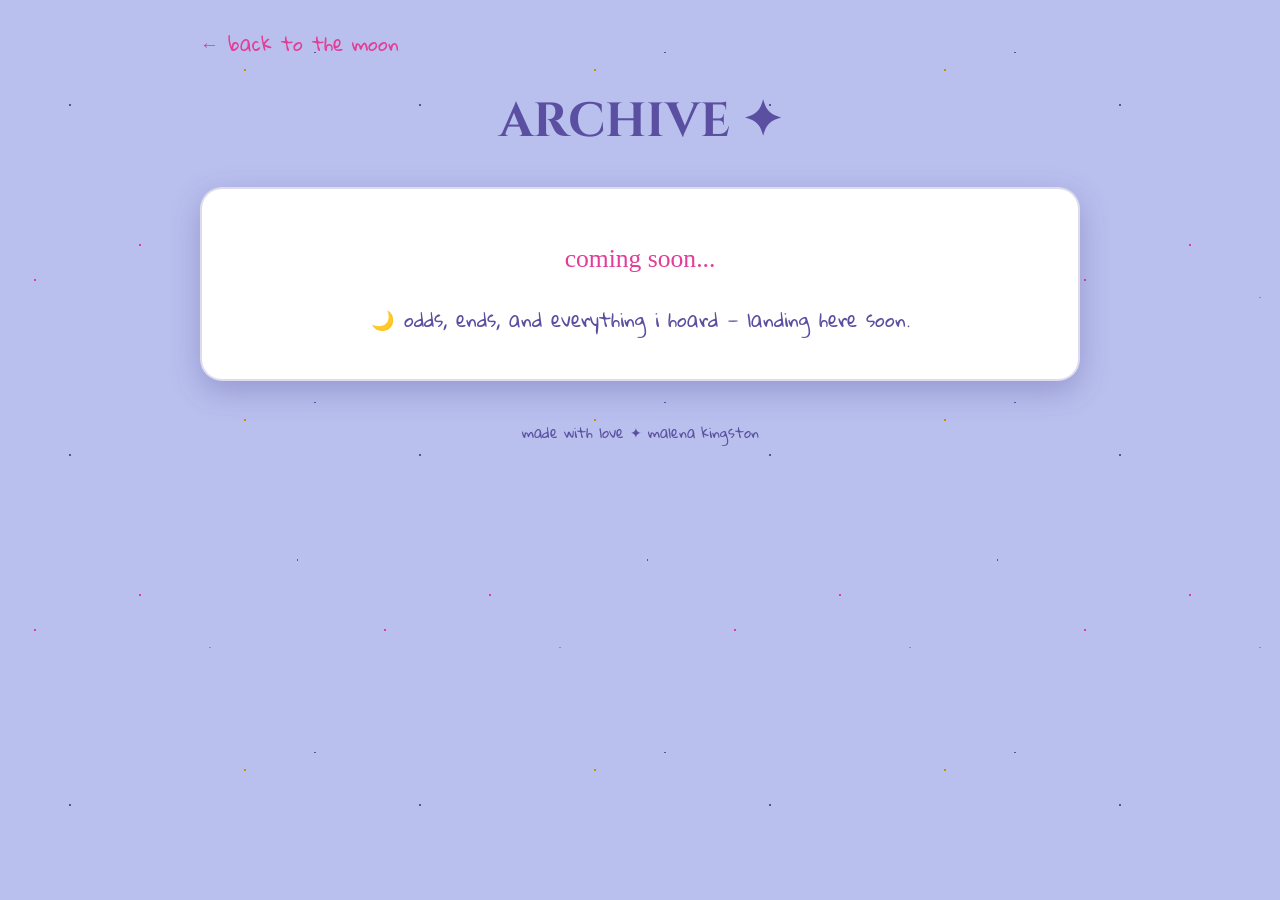
==== commit f3daf62c: "Add files via upload" ====
--- a/archive.html
+++ b/archive.html
@@ -19,7 +19,5 @@
     </div>
     <p class="footer">made with love ✦ malena kingston</p>
   </div>
-  <img id="wand-cursor" src="images/wand-big.png" alt="" aria-hidden="true"><canvas id="trail"></canvas>
-  <script src="wand.js"></script>
 </body>
 </html>
--- a/style.css
+++ b/style.css
@@ -45,6 +45,14 @@
   .doodle { animation: none !important; }
 }
 
+/* ---- magic wand cursor (native, with baked-in purple glow) ---- */
+html, body, a, button, .doodle, .mascot {
+  cursor: url("images/wand.png") 64 38, auto;
+}
+html:active, body:active, a:active, .doodle:active {
+  cursor: url("images/wand-click.png") 64 38, auto;
+}
+
 .wrap { max-width: 920px; margin: 0 auto; padding: 28px 20px 80px; }
 
 /* ---- handwritten signature heading ---- */
@@ -71,8 +79,10 @@
   transform: translate(-50%, -50%);
   width: 270px; max-width: 60%; z-index: 2; text-align: center;
 }
-.mascot img { width: 100%; height: auto;
-  filter: drop-shadow(0 6px 14px rgba(90,78,160,0.3)); }
+.mascot img { width: 100%; height: auto; border-radius: 50%;
+  box-shadow: 0 0 0 6px rgba(255,255,255,0.7),
+              0 0 22px 8px rgba(226,61,151,0.35),
+              0 8px 20px rgba(90,78,160,0.35); }
 .ph-big {
   width: 230px; height: 230px; margin: 0 auto;
   border: 3px dashed var(--pink); border-radius: 50%;
@@ -139,7 +149,7 @@
 .d-socials{ animation: bob 5.8s ease-in-out infinite; }
 .d-socials{ animation: bob 7s ease-in-out infinite; }
 
-.note { max-width: 620px; margin: 0 auto; text-align: center; }
+.card.note { max-width: 600px; margin-left: auto; margin-right: auto; margin-top: 30px; margin-bottom: 22px; text-align: center; }
 
 /* =========================================================
    CARDS / inner pages
@@ -222,3 +232,27 @@
     left:auto; right:auto; top:auto; bottom:auto; animation:none; }
   .d-archive { transform:rotate(var(--rot)); }
 }
+
+/* =========================================================
+   CONTACT FORM
+   ========================================================= */
+.contact-form { display:flex; flex-direction:column; gap:14px; max-width:480px; margin:18px auto 0; }
+.contact-form label {
+  display:flex; flex-direction:column; gap:5px;
+  font-family:"Gloria Hallelujah",cursive; font-size:0.85rem; color:var(--lilac);
+  text-align:left;
+}
+.contact-form input, .contact-form textarea {
+  font-family:"Cormorant", serif; font-size:1.05rem; color:var(--cream);
+  background:#faf8ff; border:2px solid rgba(90,78,160,0.3); border-radius:14px;
+  padding:10px 12px; outline:none; resize:vertical;
+}
+.contact-form input:focus, .contact-form textarea:focus { border-color:var(--pink); }
+.send-btn {
+  align-self:center; margin-top:6px;
+  font-family:"Quintessential", serif; font-size:1.2rem; color:#fff;
+  background:var(--pink); border:none; border-radius:999px;
+  padding:10px 30px; cursor:url("images/wand.png") 64 38, pointer;
+  box-shadow:0 6px 16px var(--shadow); transition:transform 0.15s ease, background 0.15s ease;
+}
+.send-btn:hover { transform:scale(1.06); background:var(--gold); }
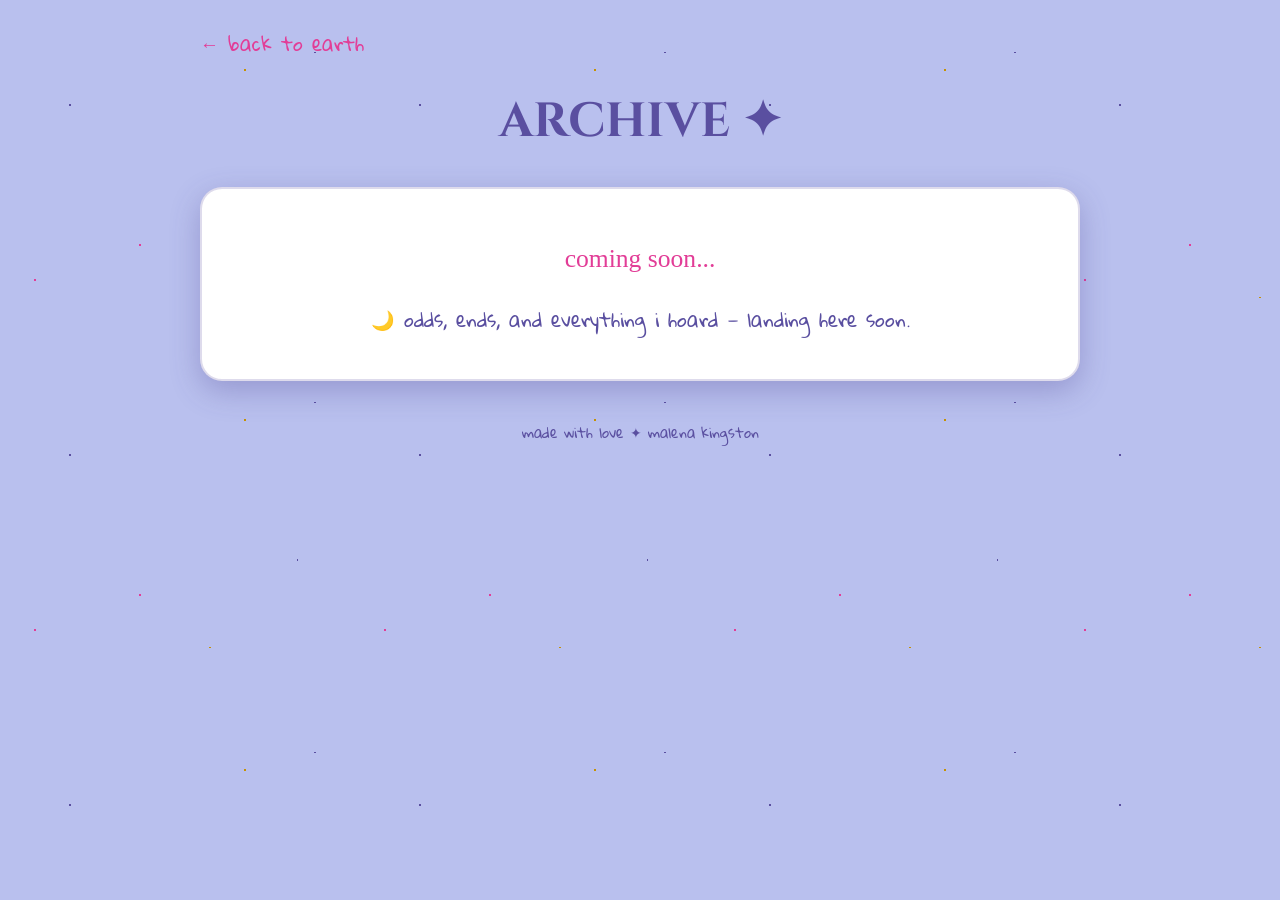
==== commit 09586a9d: "Add files via upload" ====
--- a/archive.html
+++ b/archive.html
@@ -11,7 +11,7 @@
 </head>
 <body>
   <div class="wrap">
-    <a class="home-link" href="index.html">← back to the moon</a>
+    <a class="home-link" href="index.html">← back to earth</a>
     <h1 class="page-title">archive ✦</h1>
     <div class="card" style="text-align:center;">
       <p style="font-family:'Cinzel Decorative',serif; font-size:1.6rem; color:var(--pink); margin:24px 0;">coming soon...</p>
--- a/style.css
+++ b/style.css
@@ -256,3 +256,18 @@
   box-shadow:0 6px 16px var(--shadow); transition:transform 0.15s ease, background 0.15s ease;
 }
 .send-btn:hover { transform:scale(1.06); background:var(--gold); }
+
+/* ===== about blurb: thicker text ===== */
+.blurb { font-weight: 600; font-size: 1.22rem; }
+
+/* ===== latest: no box, big dark blue/purple heading + link ===== */
+.latest { text-align:center; max-width:620px; margin:0 auto 30px; }
+.latest-title {
+  font-family:"Cinzel Decorative", serif;
+  font-weight:900;
+  font-size:2.2rem;
+  color:#3b2a8c;            /* dark blue-purple */
+  margin:0 0 8px;
+}
+.latest a { color:#3b2a8c; font-weight:600; text-decoration:underline; }
+.latest a:hover { color:var(--pink); }
